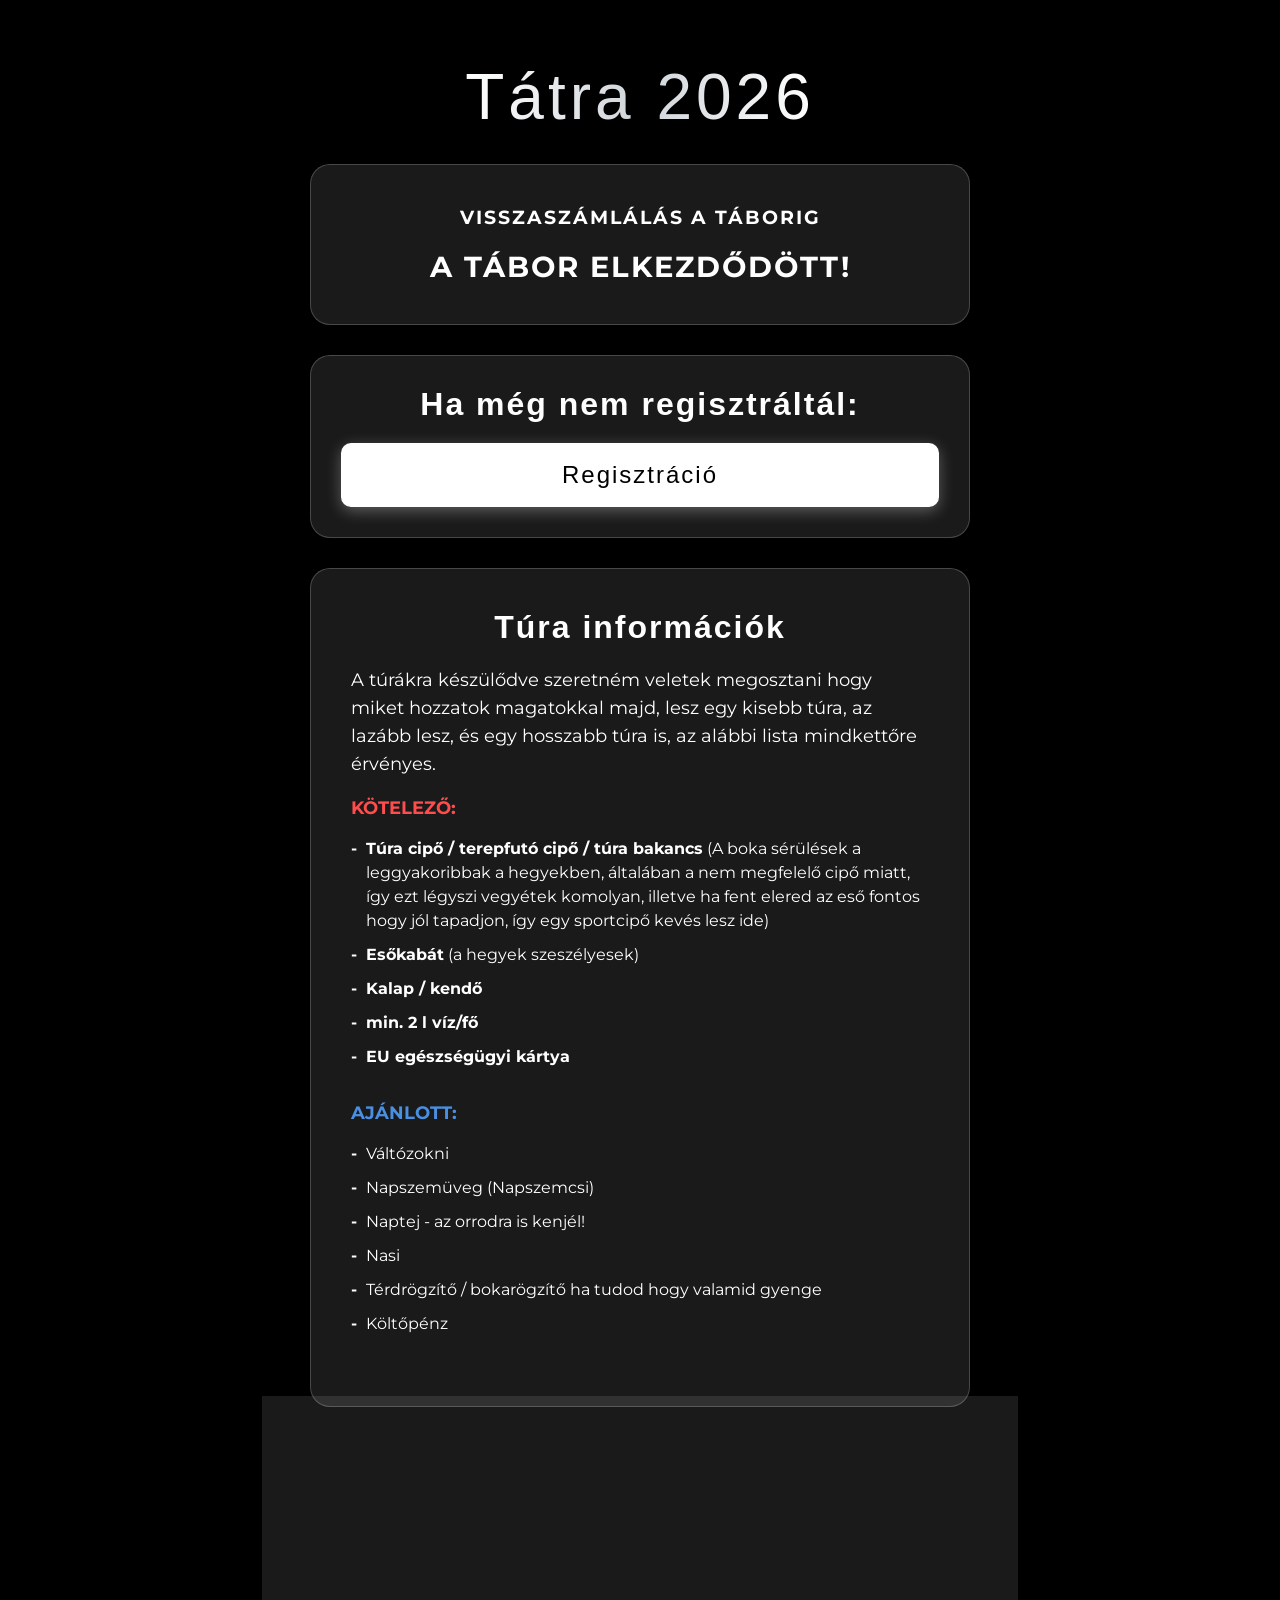
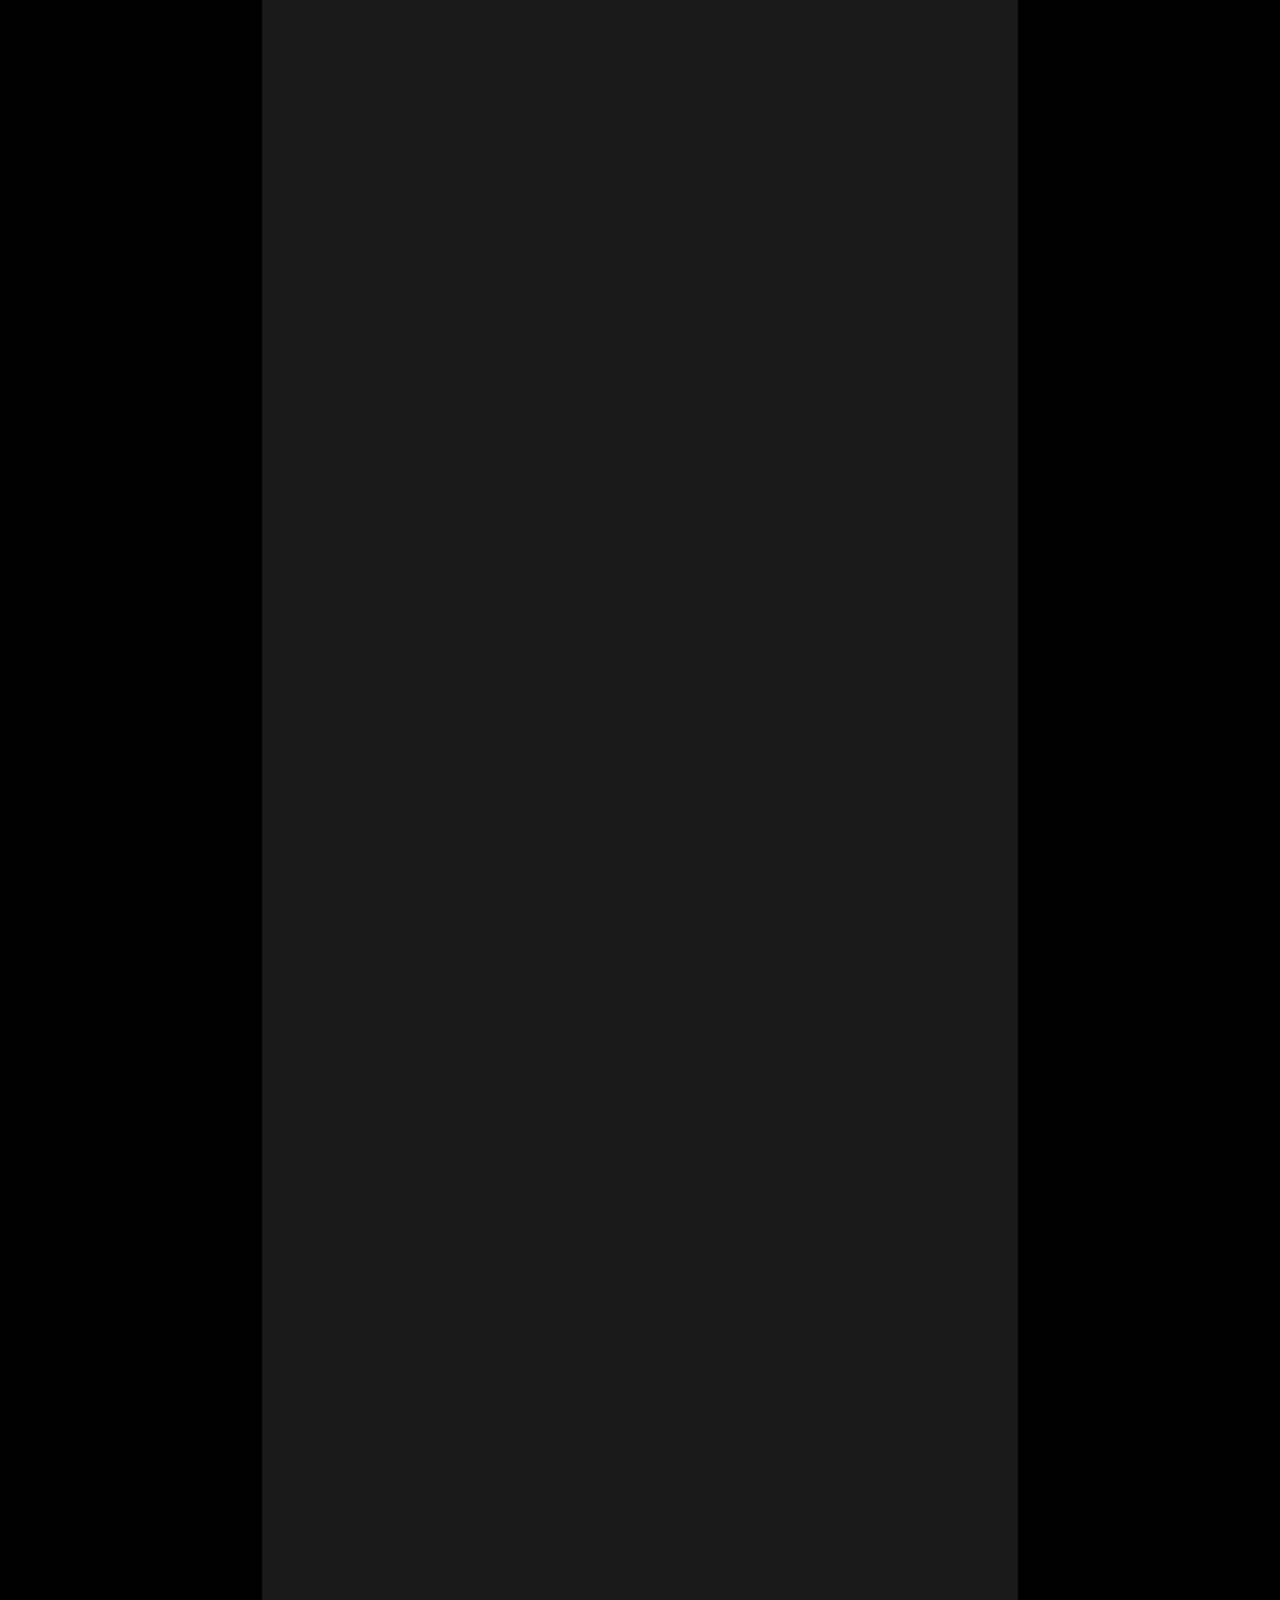
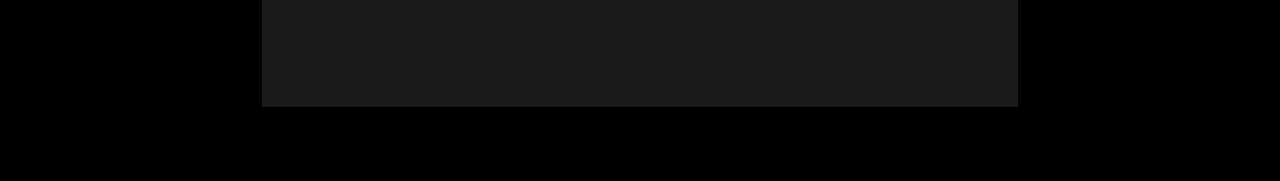
==== ifitabor/index.html @ 9b7a1af0 "Update index.html" ====
<!DOCTYPE html>
<html lang="hu">
<head>
    <meta charset="UTF-8">
    <meta name="viewport" content="width=device-width, initial-scale=1.0">
    <meta name="theme-color" content="#000000">
    <meta name="format-detection" content="telephone=no">
    <title>Tátra 2026 – Ifitábor</title>
    <link rel="icon" type="image/png" href="../images/favicon.png">
    <link rel="apple-touch-icon" href="../images/favicon.png">
    <link rel="manifest" href="../manifest.json">
    
    <link href="https://fonts.googleapis.com/css2?family=Montserrat:wght@300;400;700&display=swap" rel="stylesheet">
    <link href="https://fonts.cdnfonts.com/css/gagalin" rel="stylesheet">
    
    <style>
        * {
            box-sizing: border-box;
            margin: 0;
            padding: 0;
        }

        html, body {
            -ms-overflow-style: none;  
            scrollbar-width: none;  
        }
        
        *::-webkit-scrollbar {
            display: none !important; 
            width: 0;
            height: 0;
            background: transparent;
        }

        /* --- ALAP STÍLUSOK --- */
        body {
            font-family: 'Montserrat', sans-serif;
            background-color: #000;
            color: #fff;
            overflow-x: hidden;
        }

        /* --- PARALLAX HÁTTÉR KONTÉNER --- */
        .background-container {
            position: fixed;
            top: 0;
            left: 0;
            width: 100%;
            height: 120vh; /* Kicsit nagyobb a képernyőnél, hogy lehessen görgetni */
            background-image: url('../images/hatter11.jpg');
            background-size: cover;
            background-position: center center;
            background-repeat: no-repeat;
            z-index: 0;
            will-change: transform;
        }

        .overlay {
            position: fixed;
            top: 0;
            left: 0;
            width: 100%;
            height: 100%;
            background: rgba(0,0,0,0.6);
            z-index: 1;
        }

        /* --- TARTALOM --- */
        .content {
            position: relative;
            z-index: 2;
            width: 100%;
            max-width: 700px;
            margin: 0 auto;
            padding: 60px 20px 100px 20px;
            display: flex;
            flex-direction: column;
            align-items: center;
        }

        h1 {
            font-family: 'Gagalin', sans-serif;
            font-weight: normal; 
            font-size: 4rem;
            margin-bottom: 30px;
            text-align: center;
            letter-spacing: 4px;
            background: linear-gradient(to right, #ffffff 0%, #d0d5da 50%, #ffffff 100%);
            -webkit-background-clip: text;
            -webkit-text-fill-color: transparent;
            filter: drop-shadow(0px 4px 8px rgba(0,0,0,0.8));
            animation: fade-in-up 0.8s ease forwards;
        }

        /* Üvegkártya stílus */
        .glass-panel { 
            background: rgba(255, 255, 255, 0.1);
            backdrop-filter: blur(12px); 
            -webkit-backdrop-filter: blur(12px);
            border-radius: 20px;
            padding: 40px;
            width: 100%;
            border: 1px solid rgba(255, 255, 255, 0.2);
            box-shadow: 0 8px 32px rgba(0,0,0,0.4);
            margin-bottom: 30px; 
            animation: fade-in-up 0.8s ease forwards;
        }

        .intro-box p {
            line-height: 1.6;
            margin-bottom: 15px;
            font-size: 1.1rem;
        }

        .intro-box h2 {
            font-family: 'Gagalin', sans-serif;
            letter-spacing: 2px;
            color: #fff;
            margin-bottom: 20px;
            font-size: 2rem;
            text-align: center;
        }

        .intro-box ul {
            list-style: none;
            margin-bottom: 30px;
            padding-left: 0;
        }

        .intro-box li {
            margin-bottom: 10px;
            padding-left: 15px;
            position: relative;
            line-height: 1.5;
        }

        .intro-box li::before {
            content: "-";
            position: absolute;
            left: 0;
            top: 0;
            font-weight: bold;
            color: #fff;
        }

        /* --- VISSZASZÁMLÁLÓ STÍLUSOK --- */
        .countdown-wrapper {
            text-align: center;
        }

        .countdown-title {
            font-size: 1.2rem;
            font-weight: 700;
            margin-bottom: 20px;
            text-transform: uppercase;
            letter-spacing: 2px;
            color: #fff;
        }

        .countdown-container {
            display: flex;
            justify-content: center;
            gap: 25px; 
        }

        .countdown-box {
            text-align: center;
            min-width: 70px;
        }

        .countdown-number {
            font-family: 'Gagalin', sans-serif;
            font-size: 3.2rem; 
            color: #fff; 
            display: block;
            text-shadow: 0 2px 8px rgba(0,0,0,0.6);
        }

        .countdown-label {
            font-size: 0.9rem;
            text-transform: uppercase;
            letter-spacing: 2px;
            margin-top: 5px;
            color: #fff;
            font-weight: bold;
            opacity: 0.9;
        }

        /* --- GOMB STÍLUS --- */
        .action-btn {
            display: block;
            width: 100%;
            padding: 18px;
            font-family: 'Gagalin', sans-serif;
            font-size: 1.5rem;
            letter-spacing: 2px;
            color: #000; 
            background: #fff; 
            border: none;
            border-radius: 10px;
            cursor: pointer;
            text-decoration: none;
            text-align: center;
            transition: transform 0.2s ease, box-shadow 0.2s ease, background 0.2s ease;
            box-shadow: 0 4px 15px rgba(255, 255, 255, 0.3);
        }

        .action-btn:hover {
            transform: translateY(-3px);
            box-shadow: 0 8px 25px rgba(255, 255, 255, 0.5);
            background: #f0f0f0;
        }

        .action-btn:active {
            transform: translateY(1px);
        }

        /* --- HÁZIREND / BIBLIAI IGÉK STÍLUSOK --- */
        .bible-verse {
            background: rgba(255, 255, 255, 0.1); 
            padding: 15px 20px;
            margin: 25px 0 15px 0;
            border-radius: 8px;
            line-height: 1.5;
            display: flex;
            flex-direction: column;
        }
        
        .bible-quote {
            font-style: italic;
            font-size: 1.05rem;
            color: #fff;
        }

        .bible-ref {
            font-weight: bold;
            margin-top: 10px;
            margin-bottom: 15px;
            color: #fff; 
            text-align: right;
            font-size: 0.95rem;
        }

        .rule-explanation {
            color: #ccc; 
            font-size: 0.95rem;
            font-weight: bold; 
            text-align: left;
            padding-top: 5px; 
        }

        .rules-list li {
            margin-bottom: 15px;
        }

        @keyframes fade-in-up {
            0% { opacity: 0; transform: translateY(20px); }
            100% { opacity: 1; transform: translateY(0); }
        }

        @media (max-width: 600px) {
            h1 { font-size: 2.5rem; margin-top: 20px; }
            .glass-panel { padding: 25px 20px; }
            
            .countdown-container { gap: 15px; }
            .countdown-number { font-size: 2.5rem; }
            .countdown-label { font-size: 0.75rem; }
            
            .intro-box h2 { font-size: 1.6rem; }
        }
    </style>
</head>
<body>

    <!-- A mozgó háttér konténere -->
    <div class="background-container" id="bgContainer"></div>
    <div class="overlay"></div>

    <div class="content">
        <h1>Tátra 2026</h1>

        <!-- 1. RÉSZ: VISSZASZÁMLÁLÓ -->
        <div class="glass-panel intro-box">
            <div class="countdown-wrapper">
                <div class="countdown-title">Visszaszámlálás a táborig</div>
                <div class="countdown-container" id="countdown">
                    <div class="countdown-box">
                        <span class="countdown-number" id="days">00</span>
                        <span class="countdown-label">Nap</span>
                    </div>
                    <div class="countdown-box">
                        <span class="countdown-number" id="hours">00</span>
                        <span class="countdown-label">Óra</span>
                    </div>
                    <div class="countdown-box">
                        <span class="countdown-number" id="minutes">00</span>
                        <span class="countdown-label">Perc</span>
                    </div>
                    <div class="countdown-box">
                        <span class="countdown-number" id="seconds">00</span>
                        <span class="countdown-label">Mp</span>
                    </div>
                </div>
            </div>
        </div>

        <!-- 1.5. RÉSZ: REGISZTRÁCIÓ -->
        <div class="glass-panel intro-box" style="padding: 30px;">
            <h2 style="margin-bottom: 20px;">Ha még nem regisztráltál:</h2>
            <a href="https://www.obgyifi.hu/ifitabor/regisztracio" class="action-btn">Regisztráció</a>
        </div>

        <!-- 2. RÉSZ: FELSZERELÉS LISTA -->
        <div class="glass-panel intro-box">
            <h2>Túra információk</h2>
            <p>A túrákra készülődve szeretném veletek megosztani hogy miket hozzatok magatokkal majd, lesz egy kisebb túra, az lazább lesz, és egy hosszabb túra is, az alábbi lista mindkettőre érvényes.</p>
            
            <p><strong style="color: #ff4d4d;">KÖTELEZŐ:</strong></p>
            <ul>
                <li><strong>Túra cipő / terepfutó cipő / túra bakancs</strong> (A boka sérülések a leggyakoribbak a hegyekben, általában a nem megfelelő cipő miatt, így ezt légyszi vegyétek komolyan, illetve ha fent elered az eső fontos hogy jól tapadjon, így egy sportcipő kevés lesz ide)</li>
                <li><strong>Esőkabát</strong> (a hegyek szeszélyesek)</li>
                <li><strong>Kalap / kendő</strong></li>
                <li><strong>min. 2 l víz/fő</strong></li>
                <li><strong>EU egészségügyi kártya</strong></li>
            </ul>

            <p><strong style="color: #4a90e2;">AJÁNLOTT:</strong></p>
            <ul>
                <li>Váltózokni</li>
                <li>Napszemüveg (Napszemcsi)</li>
                <li>Naptej - az orrodra is kenjél!</li>
                <li>Nasi</li>
                <li>Térdrögzítő / bokarögzítő ha tudod hogy valamid gyenge</li>
                <li>Költőpénz</li>
            </ul>
        </div>

        <!-- 3. RÉSZ: TÁBOR HÁZIRENDJE -->
        <div class="glass-panel intro-box">
            <h2>Tábor házirendje</h2>
            <p>Szeretnénk, hogy ez a tábor egy olyan hely legyen, ahol mindannyian békében, szeretetben és egymást tisztelve lehetünk együtt. A szabályok nem azért vannak, hogy korlátozzanak minket, hanem azért, hogy segítsék a közösséget, és hogy mindenki jól érezhesse magát.</p>

            <div class="bible-verse">
                <div class="bible-quote">"Ne ítélgessük hát többé egymást, hanem azt ítéljétek meg inkább, miként nem okoztok a testvéreteknek megütközést vagy botránkozást."</div>
                <div class="bible-ref">Róma 14:13</div>
                <div class="rule-explanation">Másokat ne botránkoztassunk meg.</div>
            </div>

            <div class="bible-verse">
                <div class="bible-quote">"Jobb tehát nem enni húst, nem inni bort és semmi olyat, amin testvéred megütközik."</div>
                <div class="bible-ref">Róma 14:21</div>
                <div class="rule-explanation">Ne vigyük a másikat kísértésbe.</div>
            </div>

            <div class="bible-verse">
                <div class="bible-quote">"Kerüljétek a paráznaságot! Minden más bűn, amit elkövet az ember, kívül van a testén, de aki paráználkodik, a saját teste ellen vétkezik. Vagy nem tudjátok, hogy testetek a bennetek levő Szentlélek temploma, akit Istentől kaptatok, és ezért nem a magatokéi vagytok?"</div>
                <div class="bible-ref">1Korinthus 6:18–20</div>
                <div class="rule-explanation">Nemi együttlét csak házastársak között.</div>
            </div>

            <div class="bible-verse">
                <div class="bible-quote">"Ne részegedjetek meg bortól, amelyben pusztulás van, hanem teljetek meg Lélekkel"</div>
                <div class="bible-ref">Efézus 5:18</div>
                <div class="rule-explanation">A tábor ideje alatt tartózkodjunk az alkoholtól, mert Isten ennél sokkal jobb dolgokkal szeretne betölteni minket.</div>
            </div>

            <div class="bible-verse">
                <div class="bible-quote">"Semmiféle bomlasztó beszéd ne hagyja el a szátokat, hanem csak akkor szóljatok, ha az jó a szükséges építésre, hogy áldást hozzon azokra, akik hallják."</div>
                <div class="bible-ref">Efézus 4:29</div>
                <div class="rule-explanation">Maradjunk távol a csúnya és másokat romboló beszédtől.</div>
            </div>

            <p><strong>Ezen kívül:</strong></p>
            <ul class="rules-list">
                <li>Semmi sem kötelező, csak a tanításokon való részvétel.</li>
                <li>Ha valaki szeretne elmenni, kérjük, jelezze a csoportban. Senkit nem tartunk vissza, a távozás szabadságát tiszteletben tartjuk.</li>
                <li>A túrákon való részvétel nem kötelező. Ha valaki inkább a szálláson maradna pihenni, azt is elfogadjuk.</li>
                <li>Az alvásra nincs külön korlátozás, viszont <strong>éjfél után kérünk mindenkit, hogy halkabban beszélgessen</strong>, hogy mindenki megfelelően ki tudja pihenni magát.</li>
            </ul>

            <p style="margin-top: 20px; font-style: italic; opacity: 0.9;">
                <em>Szeretnénk, hogy a táborban mindenki szabadnak és otthonosan érezze magát. Ezek a szabályok nem ellenünk vannak, hanem értünk: azért, hogy figyeljünk egymásra, megőrizzük a békességet, és együtt egy áldott, örömteli időt tölthessünk el.</em>
            </p>
        </div>

    </div>

    <script>
        // --- VISSZASZÁMLÁLÓ LOGIKA ---
        const countDownDate = new Date("Aug 9, 2026 10:00:00").getTime();

        const countdownInterval = setInterval(function() {
            const now = new Date().getTime();
            const distance = countDownDate - now;

            if (distance < 0) {
                clearInterval(countdownInterval);
                document.getElementById("countdown").innerHTML = "<div class='countdown-title' style='color:#fff; font-size:1.8rem; margin: 0;'>A TÁBOR ELKEZDŐDÖTT!</div>";
                return;
            }

            const days = Math.floor(distance / (1000 * 60 * 60 * 24));
            const hours = Math.floor((distance % (1000 * 60 * 60 * 24)) / (1000 * 60 * 60));
            const minutes = Math.floor((distance % (1000 * 60 * 60)) / (1000 * 60));
            const seconds = Math.floor((distance % (1000 * 60)) / 1000);

            document.getElementById("days").innerText = days < 10 ? "0" + days : days;
            document.getElementById("hours").innerText = hours < 10 ? "0" + hours : hours;
            document.getElementById("minutes").innerText = minutes < 10 ? "0" + minutes : minutes;
            document.getElementById("seconds").innerText = seconds < 10 ? "0" + seconds : seconds;
        }, 1000);

        // --- GÖRGETÉS FIGYELÉSE (Parallax a háttérnek) ---
        const bgContainer = document.getElementById('bgContainer');
        
        window.addEventListener('scroll', () => {
            const scrollPosition = window.scrollY;
            const docHeight = document.documentElement.scrollHeight - window.innerHeight;
            
            if (docHeight > 0) {
                const scrollPercent = scrollPosition / docHeight;
                // A maxBgScroll határozza meg, mennyi mozgást engedünk a képnek
                const maxBgScroll = bgContainer.offsetHeight - window.innerHeight; 
                const yOffset = scrollPercent * maxBgScroll;
                
                bgContainer.style.transform = `translateY(${-yOffset}px)`;
            }
        });
    </script>
</body>
</html>
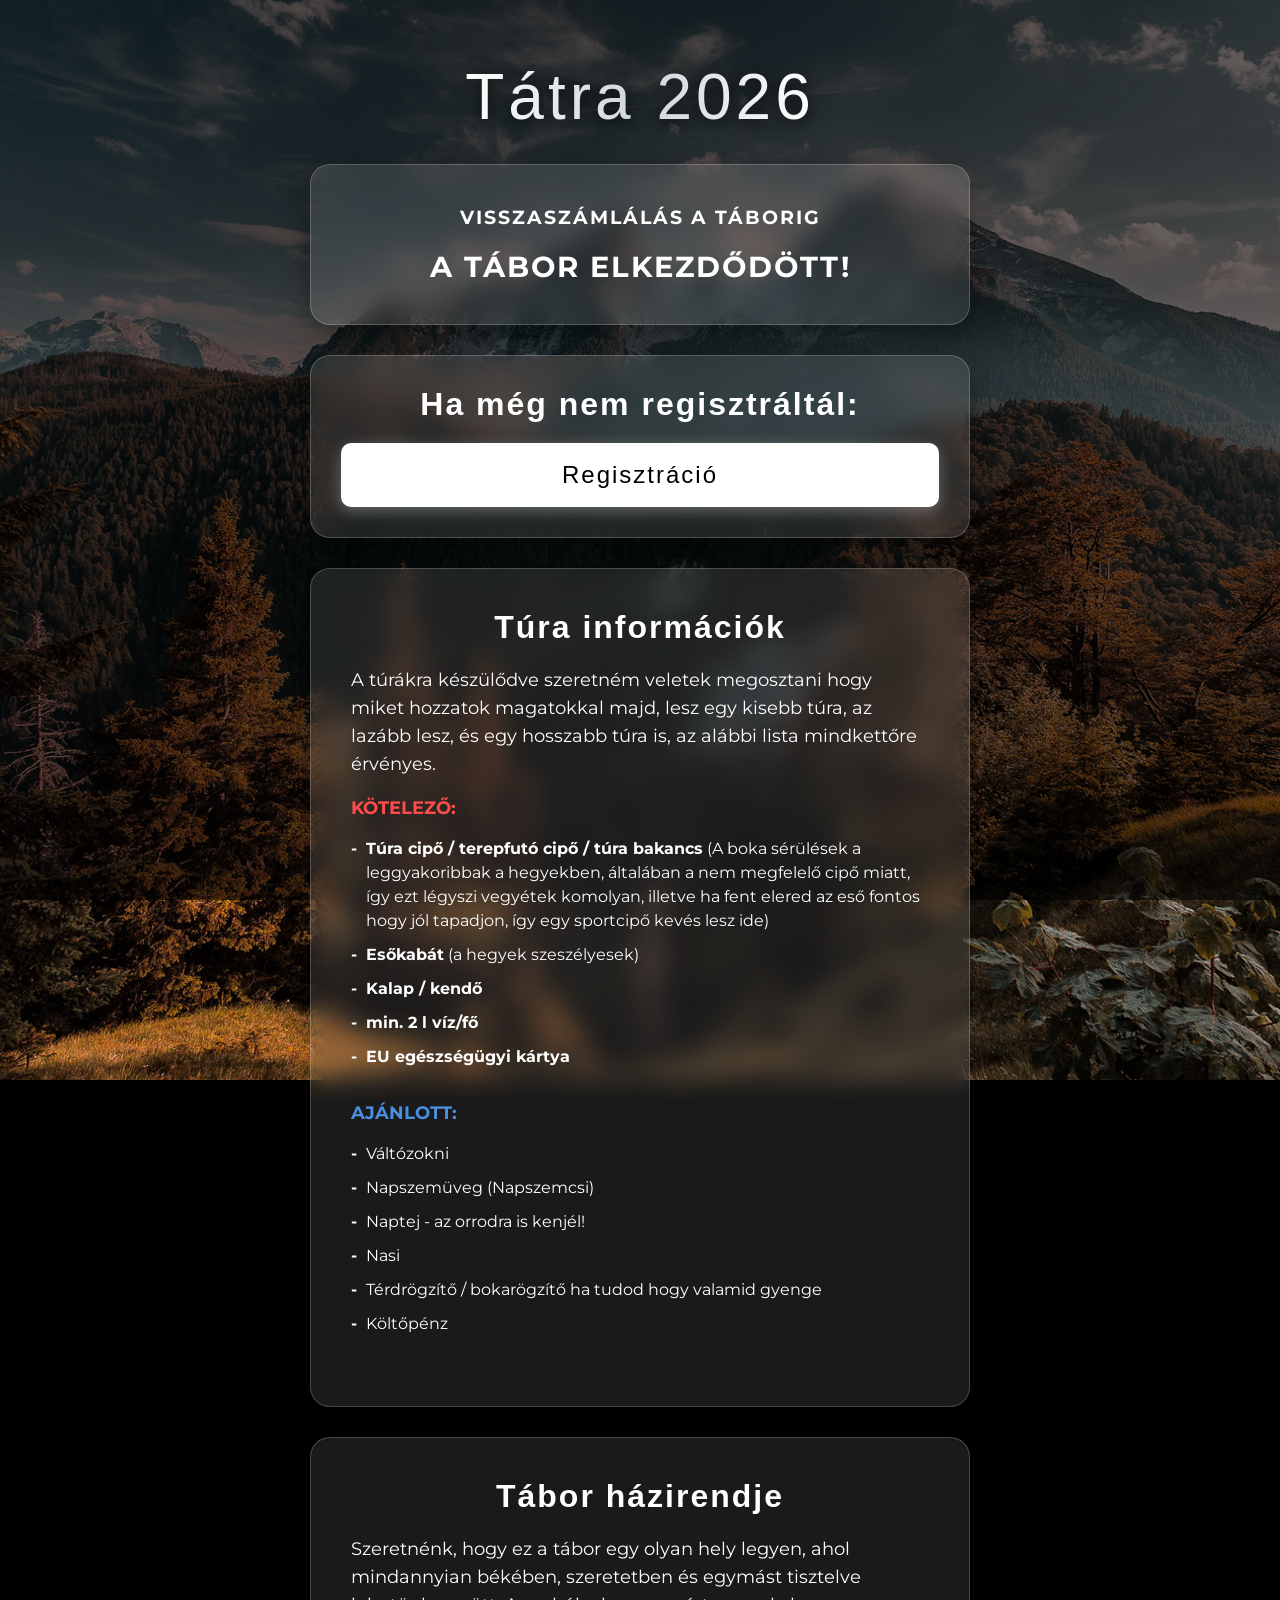
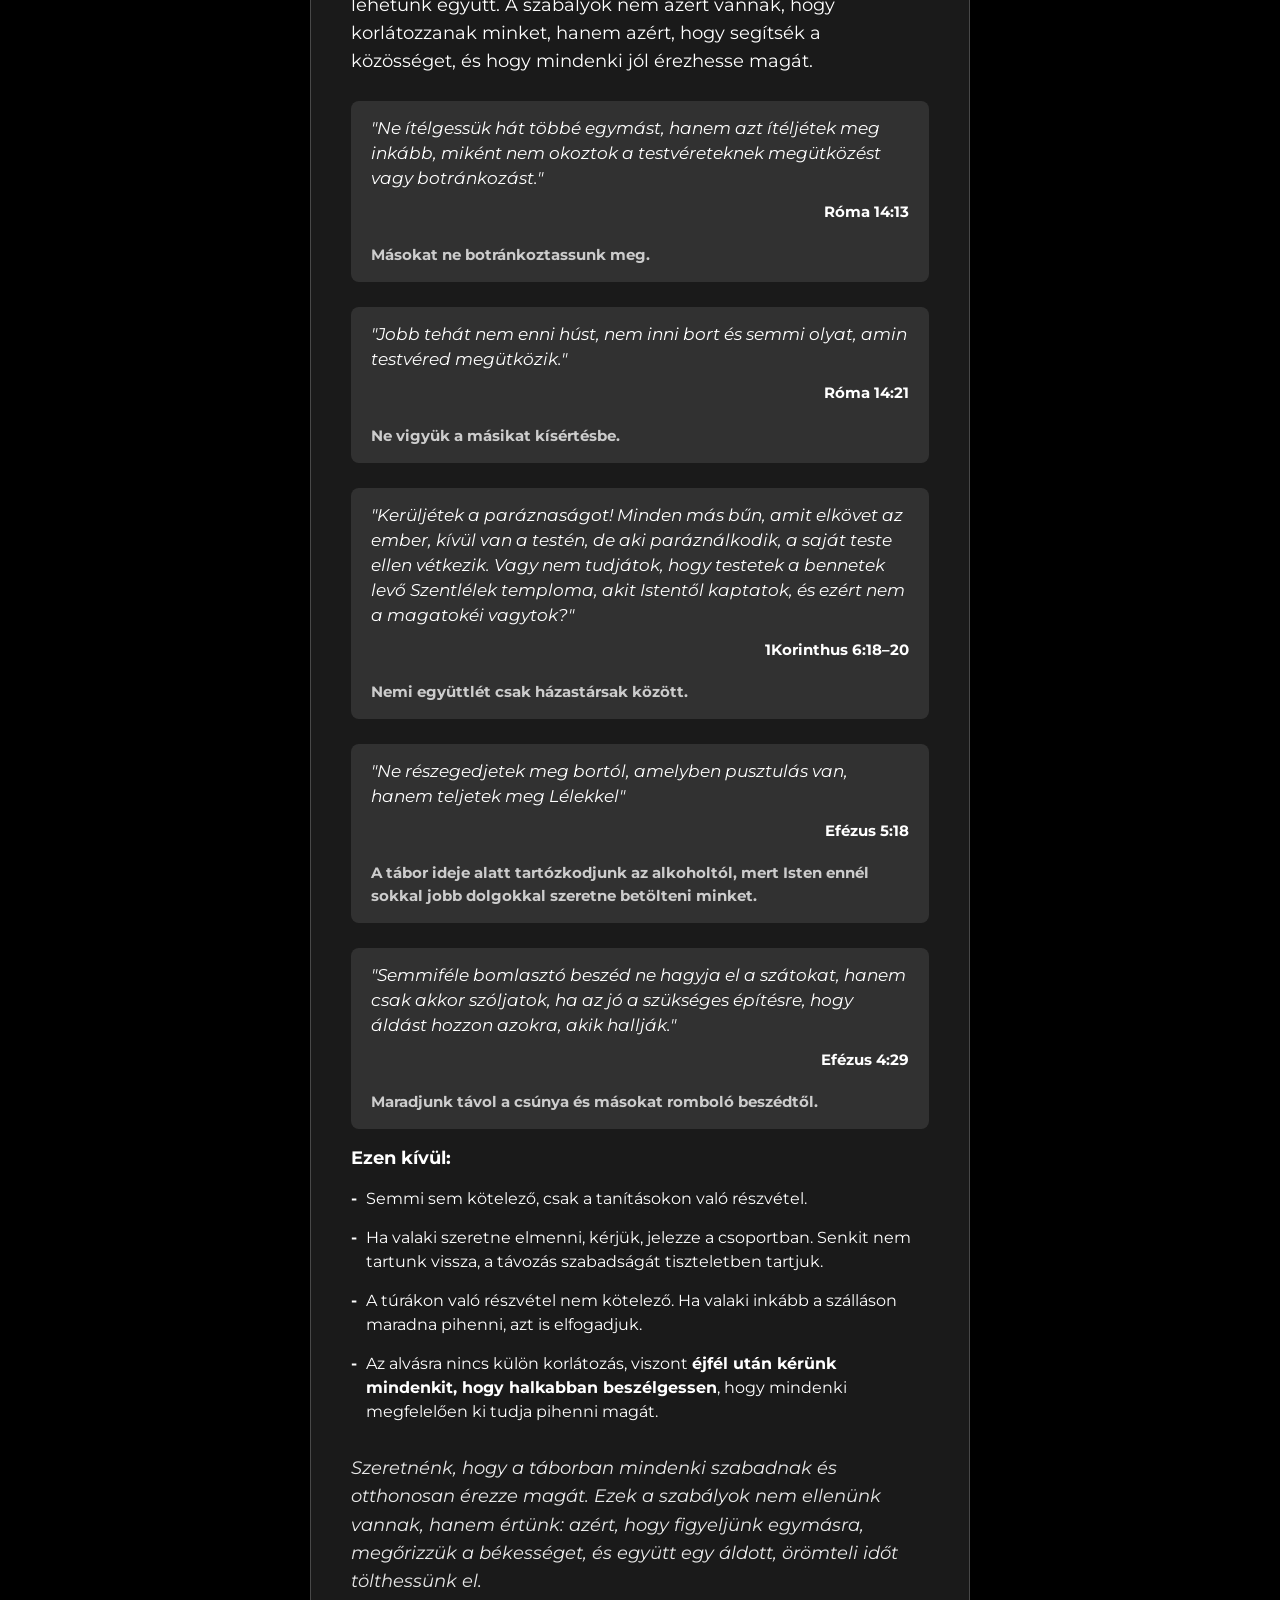
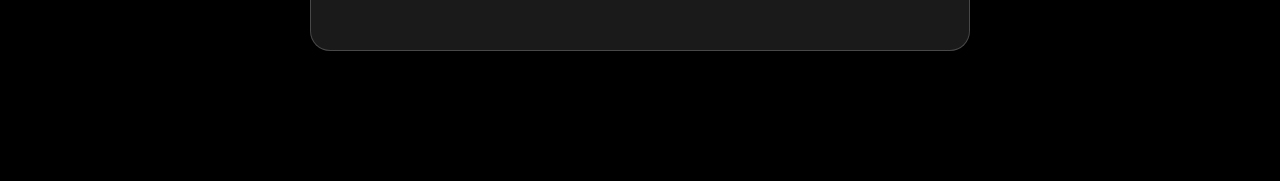
==== commit 425807bc: "Update index.html" ====
--- a/ifitabor/index.html
+++ b/ifitabor/index.html
@@ -6,8 +6,9 @@
     <meta name="theme-color" content="#000000">
     <meta name="format-detection" content="telephone=no">
     <title>Tátra 2026 – Ifitábor</title>
-    <link rel="icon" type="image/png" href="../images/favicon.png">
-    <link rel="apple-touch-icon" href="../images/favicon.png">
+    <link rel="icon" href="../images/favicon.png?v=2" type="image/png">
+    <link rel="shortcut icon" href="../images/favicon.png?v=2" type="image/png">
+    <link rel="apple-touch-icon" href="../images/favicon.png?v=2" type="image/png">
     <link rel="manifest" href="../manifest.json">
     
     <link href="https://fonts.googleapis.com/css2?family=Montserrat:wght@300;400;700&display=swap" rel="stylesheet">
